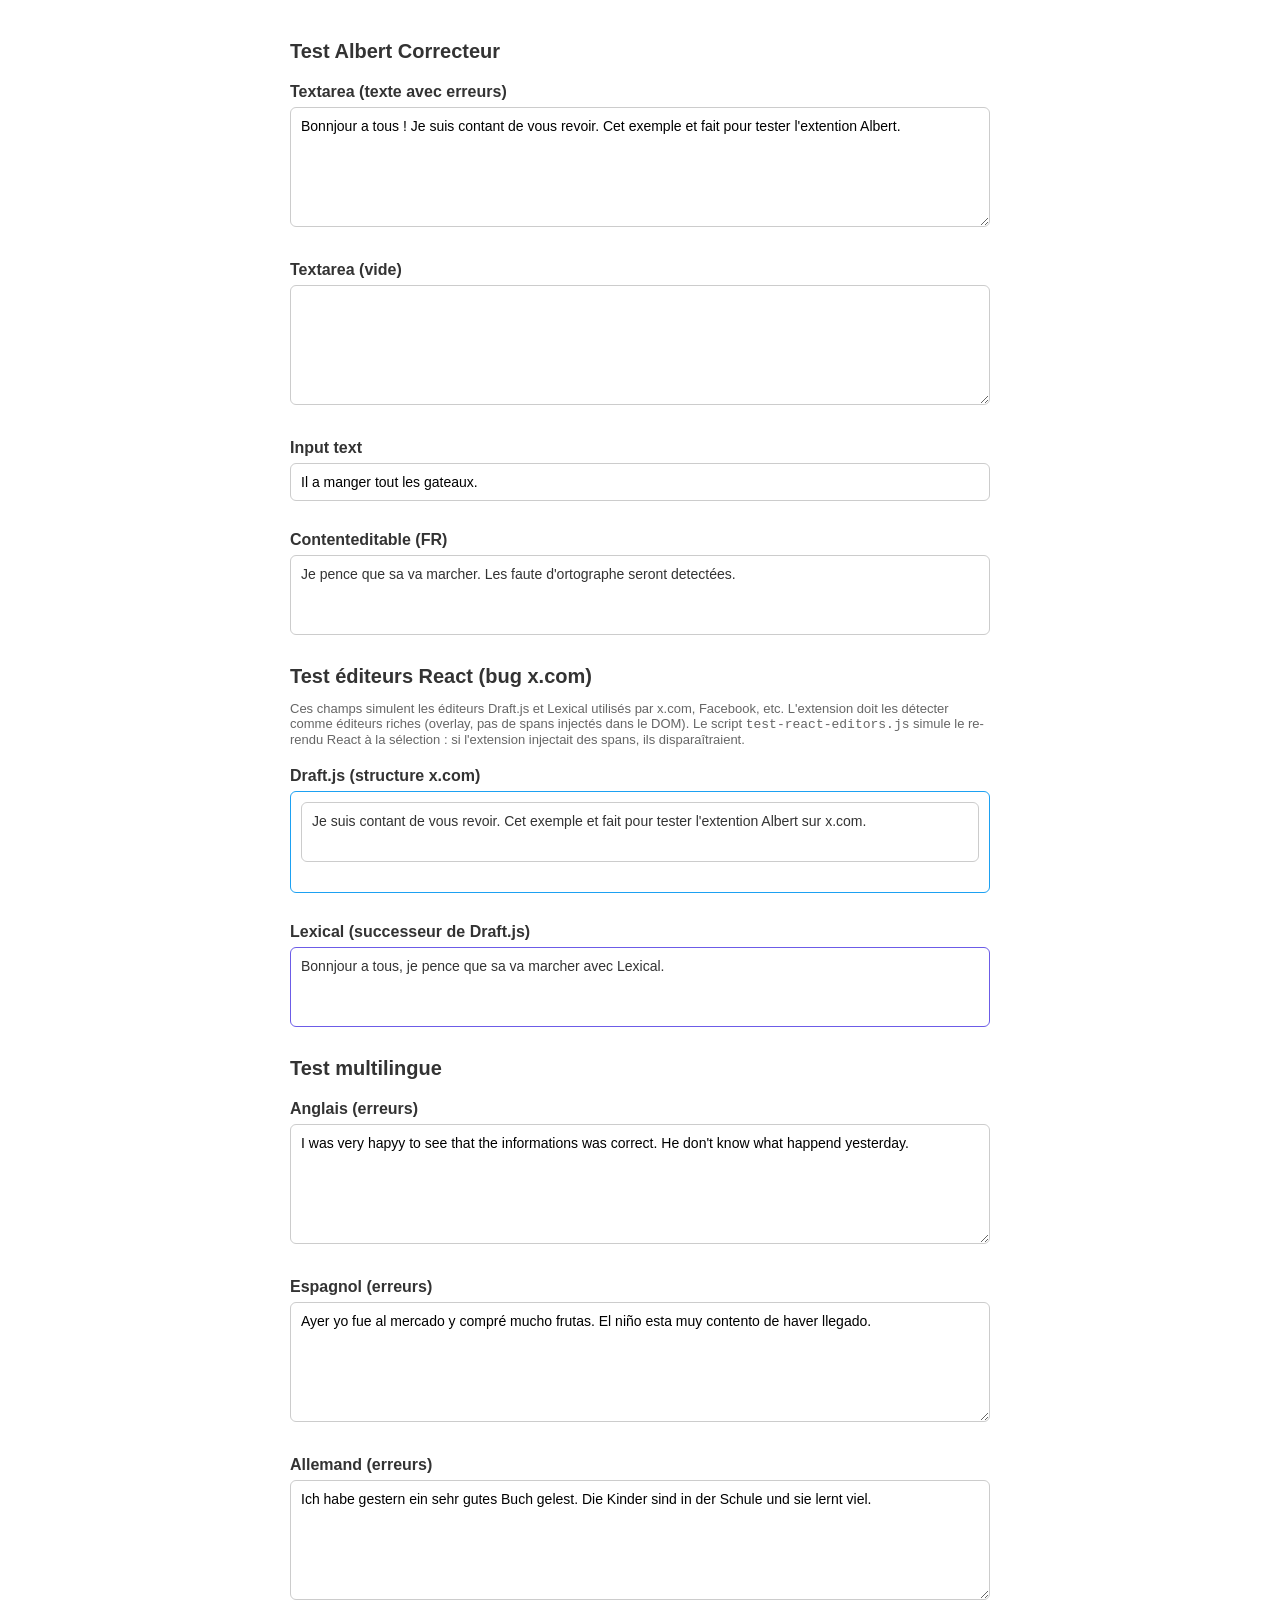
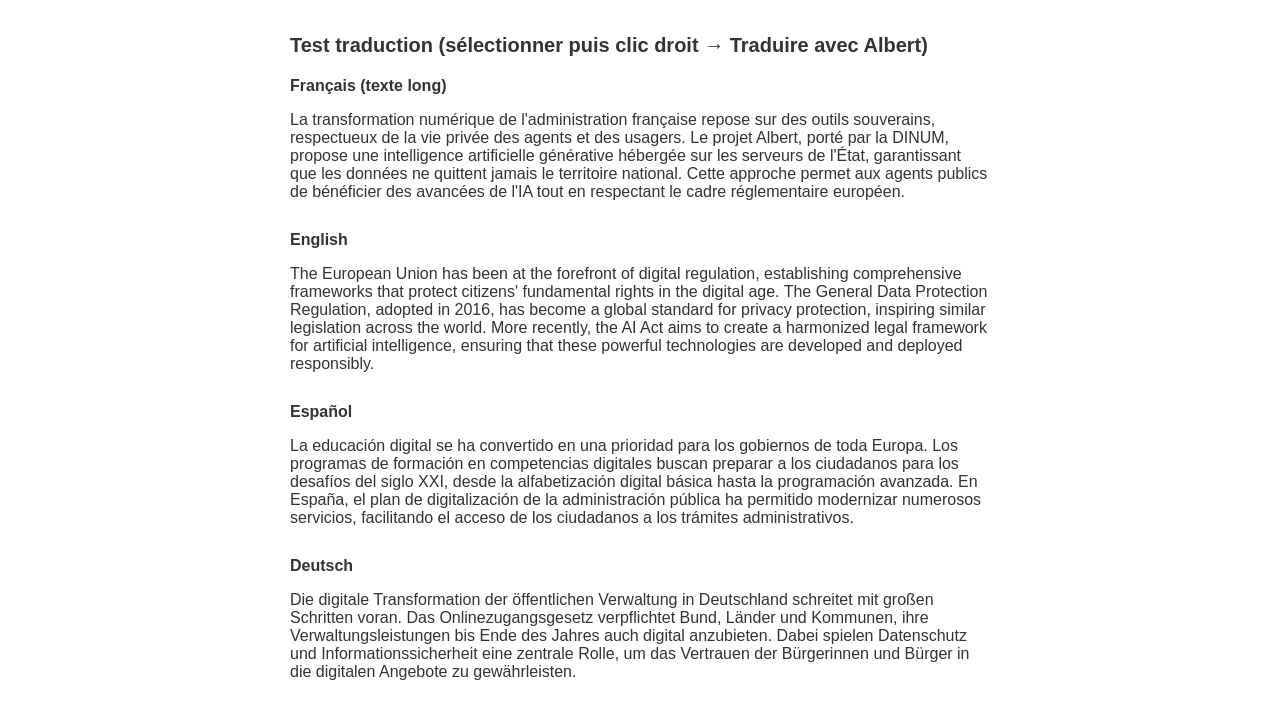
==== exemple/test.html @ 43057f58 "Version 0.2.1 : compatibilité éditeurs React (x.com, Draft.js, Lexical) - Détection Draft.js et Lexi" ====
<!DOCTYPE html>
<html lang="fr">
<head>
  <meta charset="utf-8">
  <title>Test Albert Correcteur</title>
  <style>
    body {
      font-family: -apple-system, BlinkMacSystemFont, "Segoe UI", Roboto, sans-serif;
      max-width: 700px;
      margin: 40px auto;
      padding: 0 20px;
      color: #333;
    }
    h1 { font-size: 20px; }
    label { display: block; margin: 20px 0 6px; font-weight: 600; }
    textarea, input[type="text"], [contenteditable] {
      width: 100%;
      padding: 10px;
      font-size: 14px;
      font-family: inherit;
      border: 1px solid #ccc;
      border-radius: 6px;
      box-sizing: border-box;
    }
    textarea { height: 120px; resize: vertical; }
    [contenteditable] {
      min-height: 80px;
      background: #fff;
    }
    .section { margin-bottom: 30px; }
    .DraftEditor-root, .lexical-editor {
      border: 1px solid #ccc;
      border-radius: 6px;
      padding: 10px;
      min-height: 80px;
      font-size: 14px;
      background: #fff;
    }
    .DraftEditor-root { border-color: #1da1f2; }
    .lexical-editor { border-color: #6c5ce7; }
    .draft-editor { outline: none; min-height: 60px; }
    .react-rerender-flash { animation: flash 0.3s; }
    @keyframes flash { 0% { background: #fff3cd; } 100% { background: transparent; } }
  </style>
</head>
<body>
  <h1>Test Albert Correcteur</h1>

  <div class="section">
    <label for="ta1">Textarea (texte avec erreurs)</label>
    <textarea id="ta1">Bonnjour a tous ! Je suis contant de vous revoir. Cet exemple et fait pour tester l'extention Albert.</textarea>
  </div>

  <div class="section">
    <label for="ta2">Textarea (vide)</label>
    <textarea id="ta2"></textarea>
  </div>

  <div class="section">
    <label for="input1">Input text</label>
    <input type="text" id="input1" value="Il a manger tout les gateaux.">
  </div>

  <div class="section">
    <label>Contenteditable (FR)</label>
    <div contenteditable="true">Je pence que sa va marcher. Les faute d'ortographe seront detectées.</div>
  </div>

  <h1>Test éditeurs React (bug x.com)</h1>
  <p style="font-size:13px;color:#666;">Ces champs simulent les éditeurs Draft.js et Lexical utilisés par x.com, Facebook, etc.
    L'extension doit les détecter comme éditeurs riches (overlay, pas de spans injectés dans le DOM).
    Le script <code>test-react-editors.js</code> simule le re-rendu React à la sélection :
    si l'extension injectait des spans, ils disparaîtraient.</p>

  <div class="section">
    <label>Draft.js (structure x.com)</label>
    <div class="DraftEditor-root">
      <div class="DraftEditor-editorContainer">
        <div contenteditable="true" data-contents="true" role="textbox" class="draft-editor">Je suis contant de vous revoir. Cet exemple et fait pour tester l'extention Albert sur x.com.</div>
      </div>
    </div>
  </div>

  <div class="section">
    <label>Lexical (successeur de Draft.js)</label>
    <div data-lexical-editor="true" contenteditable="true" role="textbox" class="lexical-editor">Bonnjour a tous, je pence que sa va marcher avec Lexical.</div>
  </div>

  <script src="test-react-editors.js"></script>

  <h1>Test multilingue</h1>

  <div class="section">
    <label for="ta-en">Anglais (erreurs)</label>
    <textarea id="ta-en">I was very hapyy to see that the informations was correct. He don't know what happend yesterday.</textarea>
  </div>

  <div class="section">
    <label for="ta-es">Espagnol (erreurs)</label>
    <textarea id="ta-es">Ayer yo fue al mercado y compré mucho frutas. El niño esta muy contento de haver llegado.</textarea>
  </div>

  <div class="section">
    <label for="ta-de">Allemand (erreurs)</label>
    <textarea id="ta-de">Ich habe gestern ein sehr gutes Buch gelest. Die Kinder sind in der Schule und sie lernt viel.</textarea>
  </div>

  <h1>Test traduction (sélectionner puis clic droit → Traduire avec Albert)</h1>

  <div class="section">
    <label>Français (texte long)</label>
    <p>La transformation numérique de l'administration française repose sur des outils souverains, respectueux de la vie privée des agents et des usagers. Le projet Albert, porté par la DINUM, propose une intelligence artificielle générative hébergée sur les serveurs de l'État, garantissant que les données ne quittent jamais le territoire national. Cette approche permet aux agents publics de bénéficier des avancées de l'IA tout en respectant le cadre réglementaire européen.</p>
  </div>

  <div class="section">
    <label>English</label>
    <p>The European Union has been at the forefront of digital regulation, establishing comprehensive frameworks that protect citizens' fundamental rights in the digital age. The General Data Protection Regulation, adopted in 2016, has become a global standard for privacy protection, inspiring similar legislation across the world. More recently, the AI Act aims to create a harmonized legal framework for artificial intelligence, ensuring that these powerful technologies are developed and deployed responsibly.</p>
  </div>

  <div class="section">
    <label>Español</label>
    <p>La educación digital se ha convertido en una prioridad para los gobiernos de toda Europa. Los programas de formación en competencias digitales buscan preparar a los ciudadanos para los desafíos del siglo XXI, desde la alfabetización digital básica hasta la programación avanzada. En España, el plan de digitalización de la administración pública ha permitido modernizar numerosos servicios, facilitando el acceso de los ciudadanos a los trámites administrativos.</p>
  </div>

  <div class="section">
    <label>Deutsch</label>
    <p>Die digitale Transformation der öffentlichen Verwaltung in Deutschland schreitet mit großen Schritten voran. Das Onlinezugangsgesetz verpflichtet Bund, Länder und Kommunen, ihre Verwaltungsleistungen bis Ende des Jahres auch digital anzubieten. Dabei spielen Datenschutz und Informationssicherheit eine zentrale Rolle, um das Vertrauen der Bürgerinnen und Bürger in die digitalen Angebote zu gewährleisten.</p>
  </div>
</body>
</html>
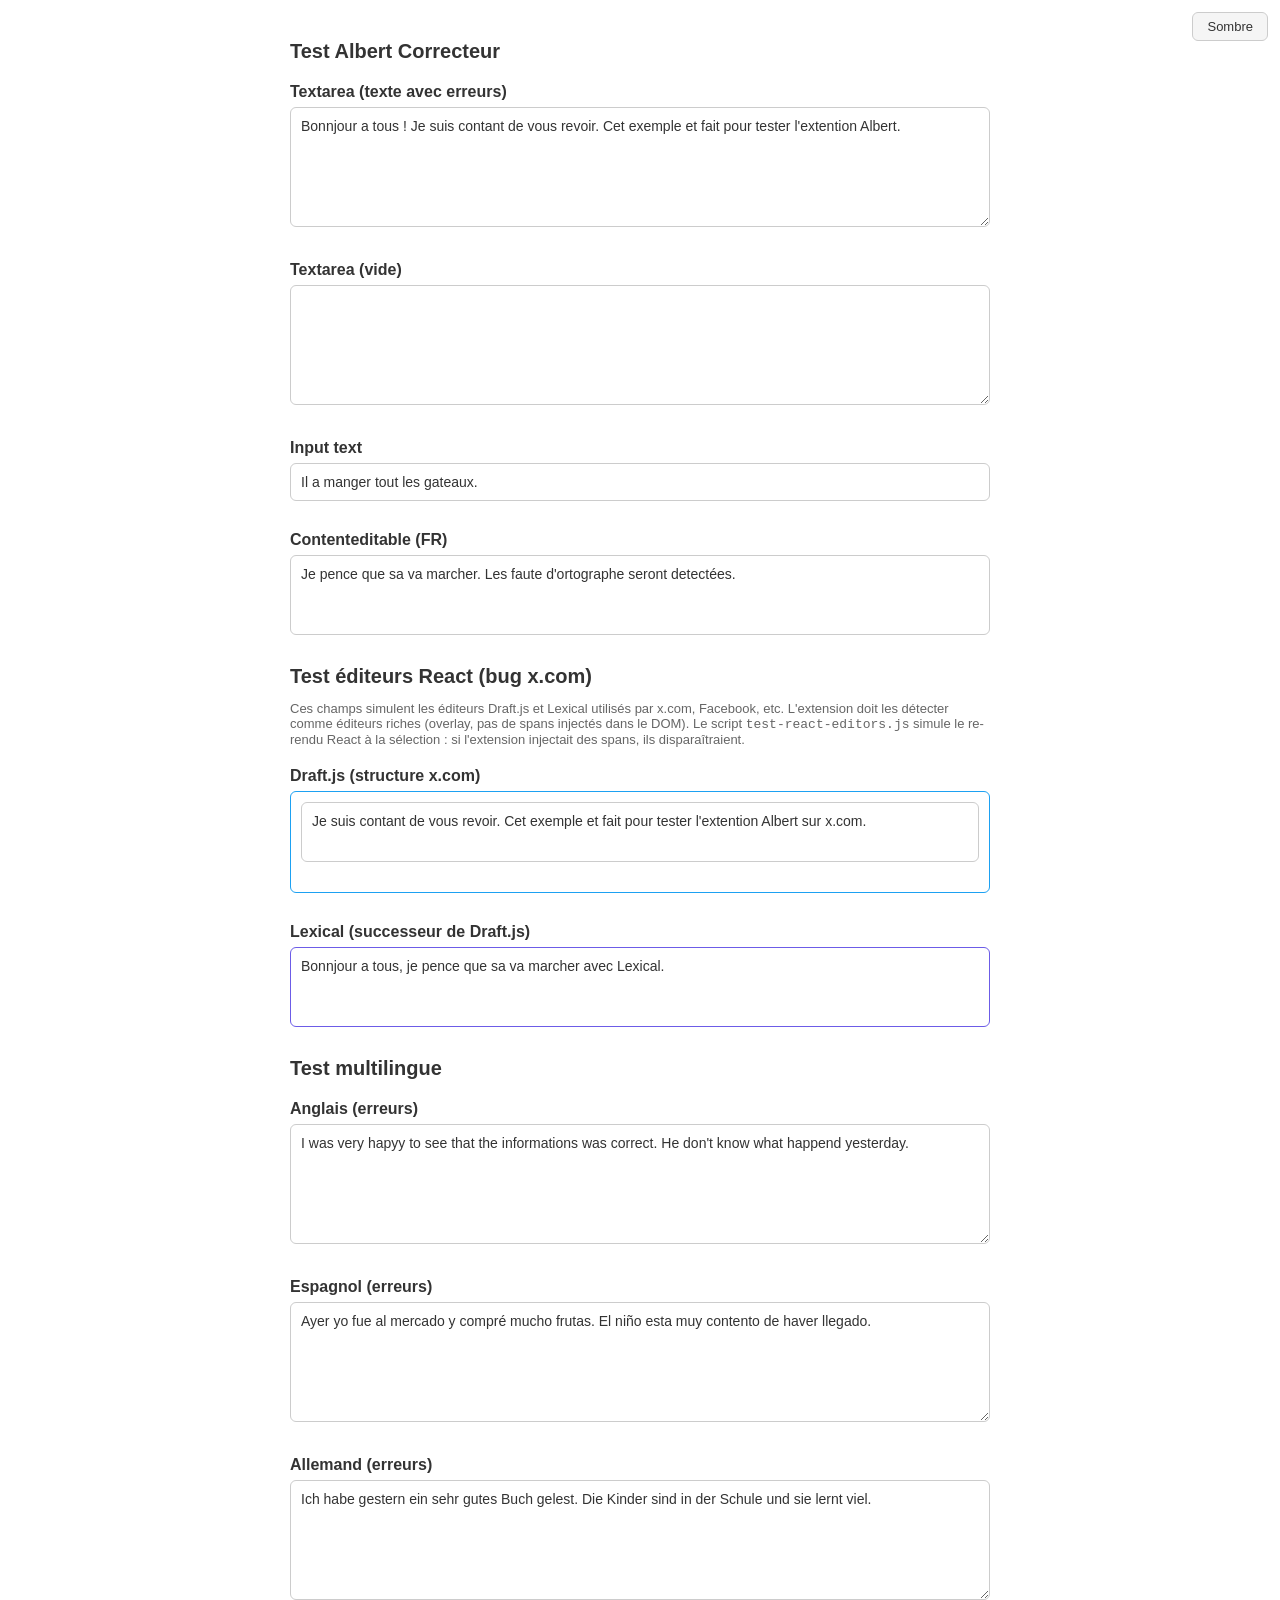
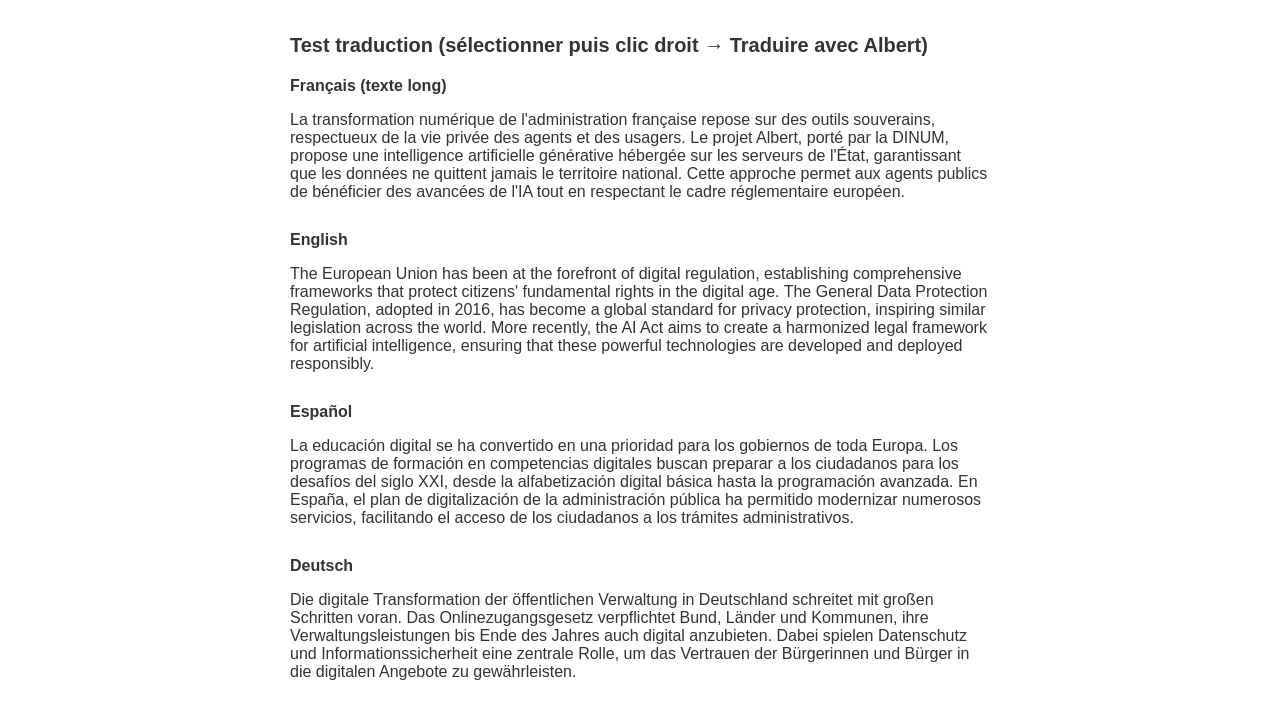
==== commit d863ad72: "Badge plus transparent hors chargement et thème sombre dans test.html - Badge à opacity 0.35 dans to" ====
--- a/exemple/test.html
+++ b/exemple/test.html
@@ -10,6 +10,12 @@
       margin: 40px auto;
       padding: 0 20px;
       color: #333;
+      background: #fff;
+      transition: background 0.2s, color 0.2s;
+    }
+    body.dark {
+      background: #1e1e1e;
+      color: #ddd;
     }
     h1 { font-size: 20px; }
     label { display: block; margin: 20px 0 6px; font-weight: 600; }
@@ -21,11 +27,17 @@
       border: 1px solid #ccc;
       border-radius: 6px;
       box-sizing: border-box;
+      background: #fff;
+      color: #333;
+    }
+    body.dark textarea, body.dark input[type="text"], body.dark [contenteditable] {
+      background: #2d2d2d;
+      color: #ddd;
+      border-color: #555;
     }
     textarea { height: 120px; resize: vertical; }
     [contenteditable] {
       min-height: 80px;
-      background: #fff;
     }
     .section { margin-bottom: 30px; }
     .DraftEditor-root, .lexical-editor {
@@ -36,14 +48,39 @@
       font-size: 14px;
       background: #fff;
     }
+    body.dark .DraftEditor-root, body.dark .lexical-editor {
+      background: #2d2d2d;
+      border-color: #555;
+    }
     .DraftEditor-root { border-color: #1da1f2; }
     .lexical-editor { border-color: #6c5ce7; }
+    body.dark .DraftEditor-root { border-color: #1da1f2; }
+    body.dark .lexical-editor { border-color: #6c5ce7; }
     .draft-editor { outline: none; min-height: 60px; }
     .react-rerender-flash { animation: flash 0.3s; }
     @keyframes flash { 0% { background: #fff3cd; } 100% { background: transparent; } }
+    #theme-toggle {
+      position: fixed;
+      top: 12px;
+      right: 12px;
+      padding: 6px 14px;
+      font-size: 13px;
+      border: 1px solid #ccc;
+      border-radius: 6px;
+      cursor: pointer;
+      background: #f5f5f5;
+      color: #333;
+      z-index: 9999;
+    }
+    body.dark #theme-toggle {
+      background: #444;
+      color: #ddd;
+      border-color: #666;
+    }
   </style>
 </head>
 <body>
+  <button id="theme-toggle" onclick="document.body.classList.toggle('dark'); this.textContent = document.body.classList.contains('dark') ? 'Clair' : 'Sombre';">Sombre</button>
   <h1>Test Albert Correcteur</h1>
 
   <div class="section">
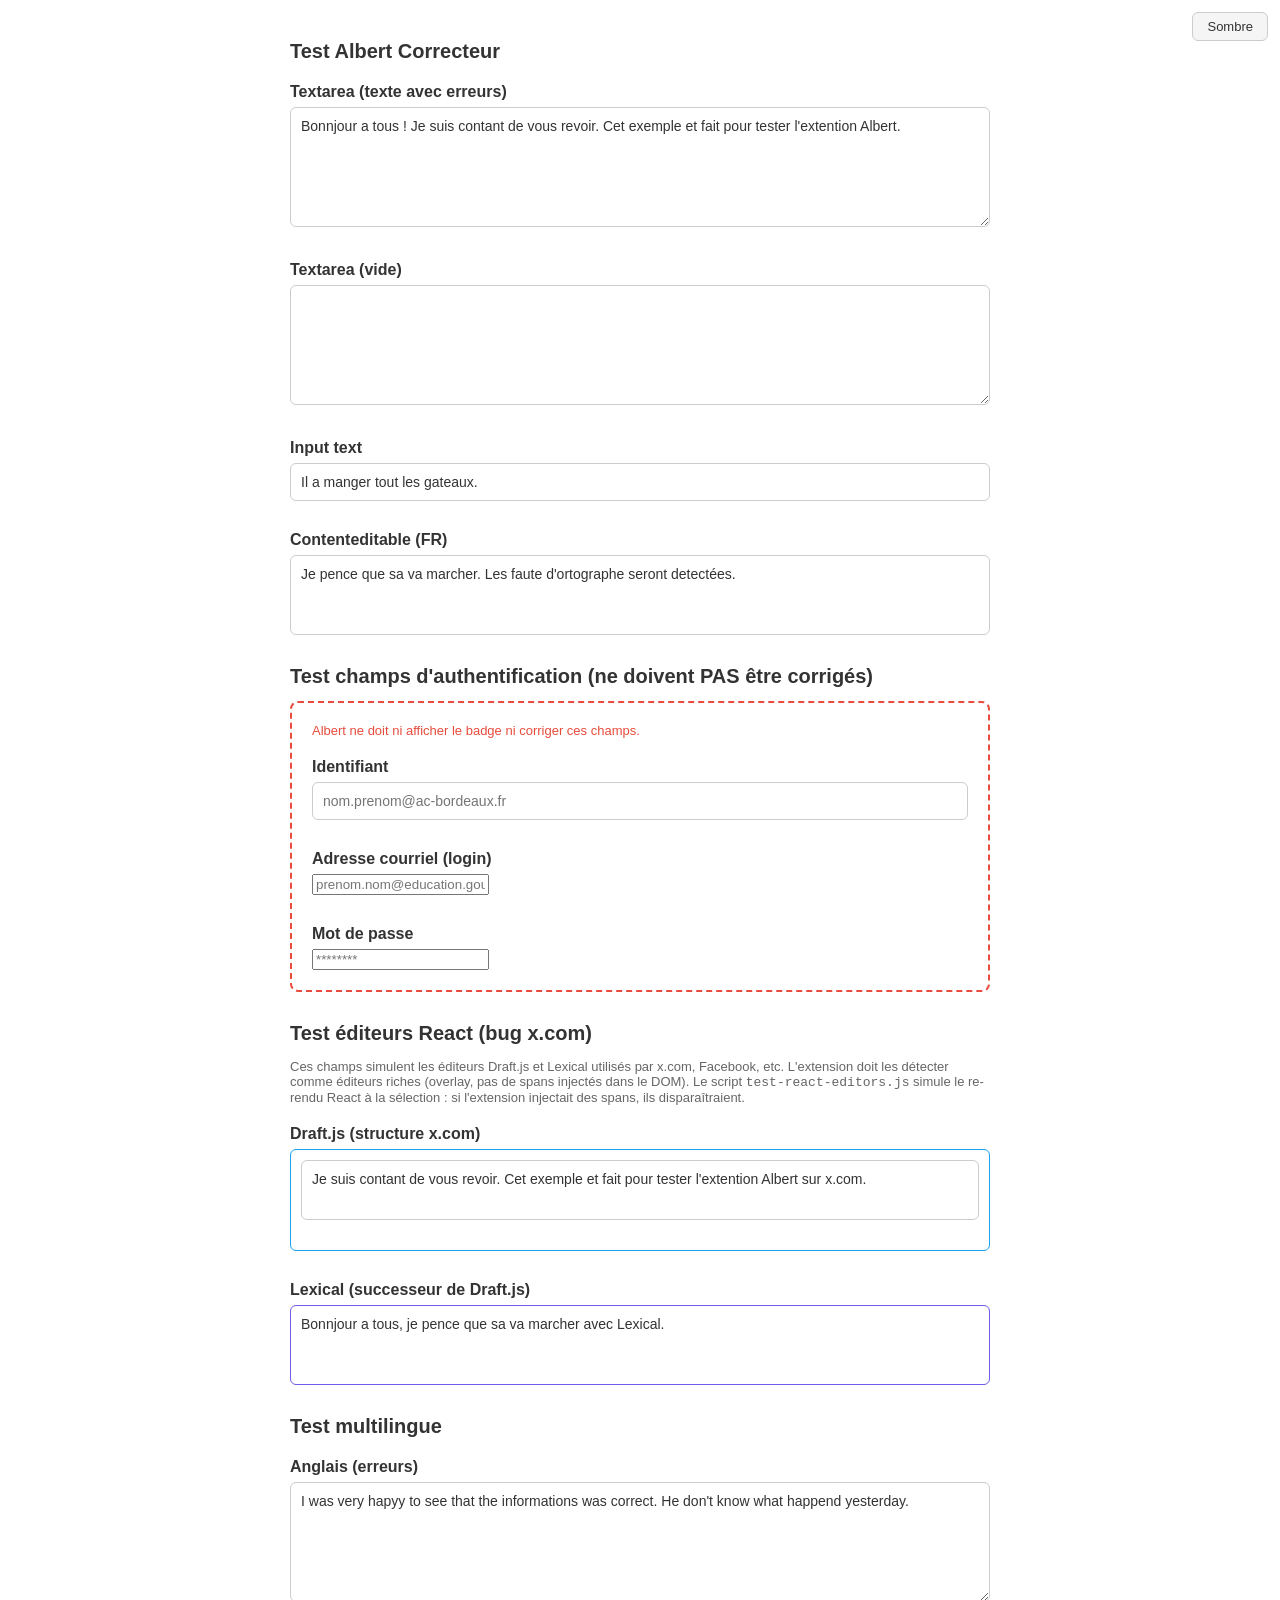
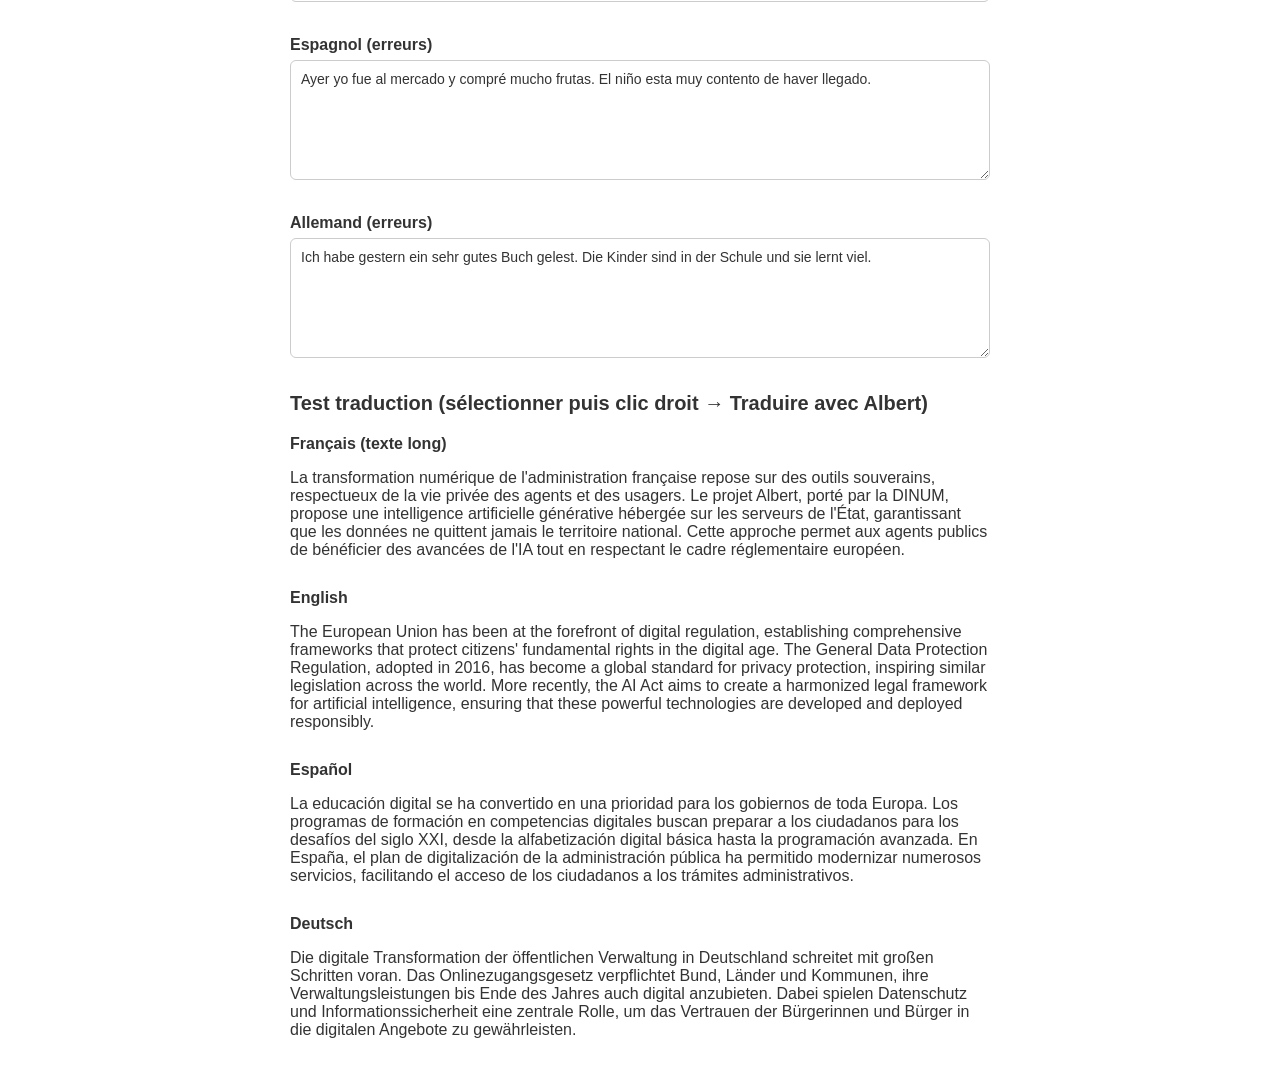
==== commit cc2274c1: "test.html : ajout formulaire login/password pour tester l'exclusion des champs d'authentification" ====
--- a/exemple/test.html
+++ b/exemple/test.html
@@ -103,6 +103,22 @@
     <div contenteditable="true">Je pence que sa va marcher. Les faute d'ortographe seront detectées.</div>
   </div>
 
+  <h1>Test champs d'authentification (ne doivent PAS être corrigés)</h1>
+
+  <div class="section" style="border: 2px dashed #e74c3c; padding: 20px; border-radius: 8px;">
+    <p style="font-size: 13px; color: #e74c3c; margin-top: 0;">Albert ne doit ni afficher le badge ni corriger ces champs.</p>
+    <form autocomplete="on">
+      <label for="login-user">Identifiant</label>
+      <input type="text" id="login-user" name="username" autocomplete="username" placeholder="nom.prenom@ac-bordeaux.fr" style="margin-bottom: 10px;">
+
+      <label for="login-email">Adresse courriel (login)</label>
+      <input type="email" id="login-email" name="email" autocomplete="email" placeholder="prenom.nom@education.gouv.fr" style="margin-bottom: 10px;">
+
+      <label for="login-pass">Mot de passe</label>
+      <input type="password" id="login-pass" name="password" autocomplete="current-password" placeholder="********">
+    </form>
+  </div>
+
   <h1>Test éditeurs React (bug x.com)</h1>
   <p style="font-size:13px;color:#666;">Ces champs simulent les éditeurs Draft.js et Lexical utilisés par x.com, Facebook, etc.
     L'extension doit les détecter comme éditeurs riches (overlay, pas de spans injectés dans le DOM).
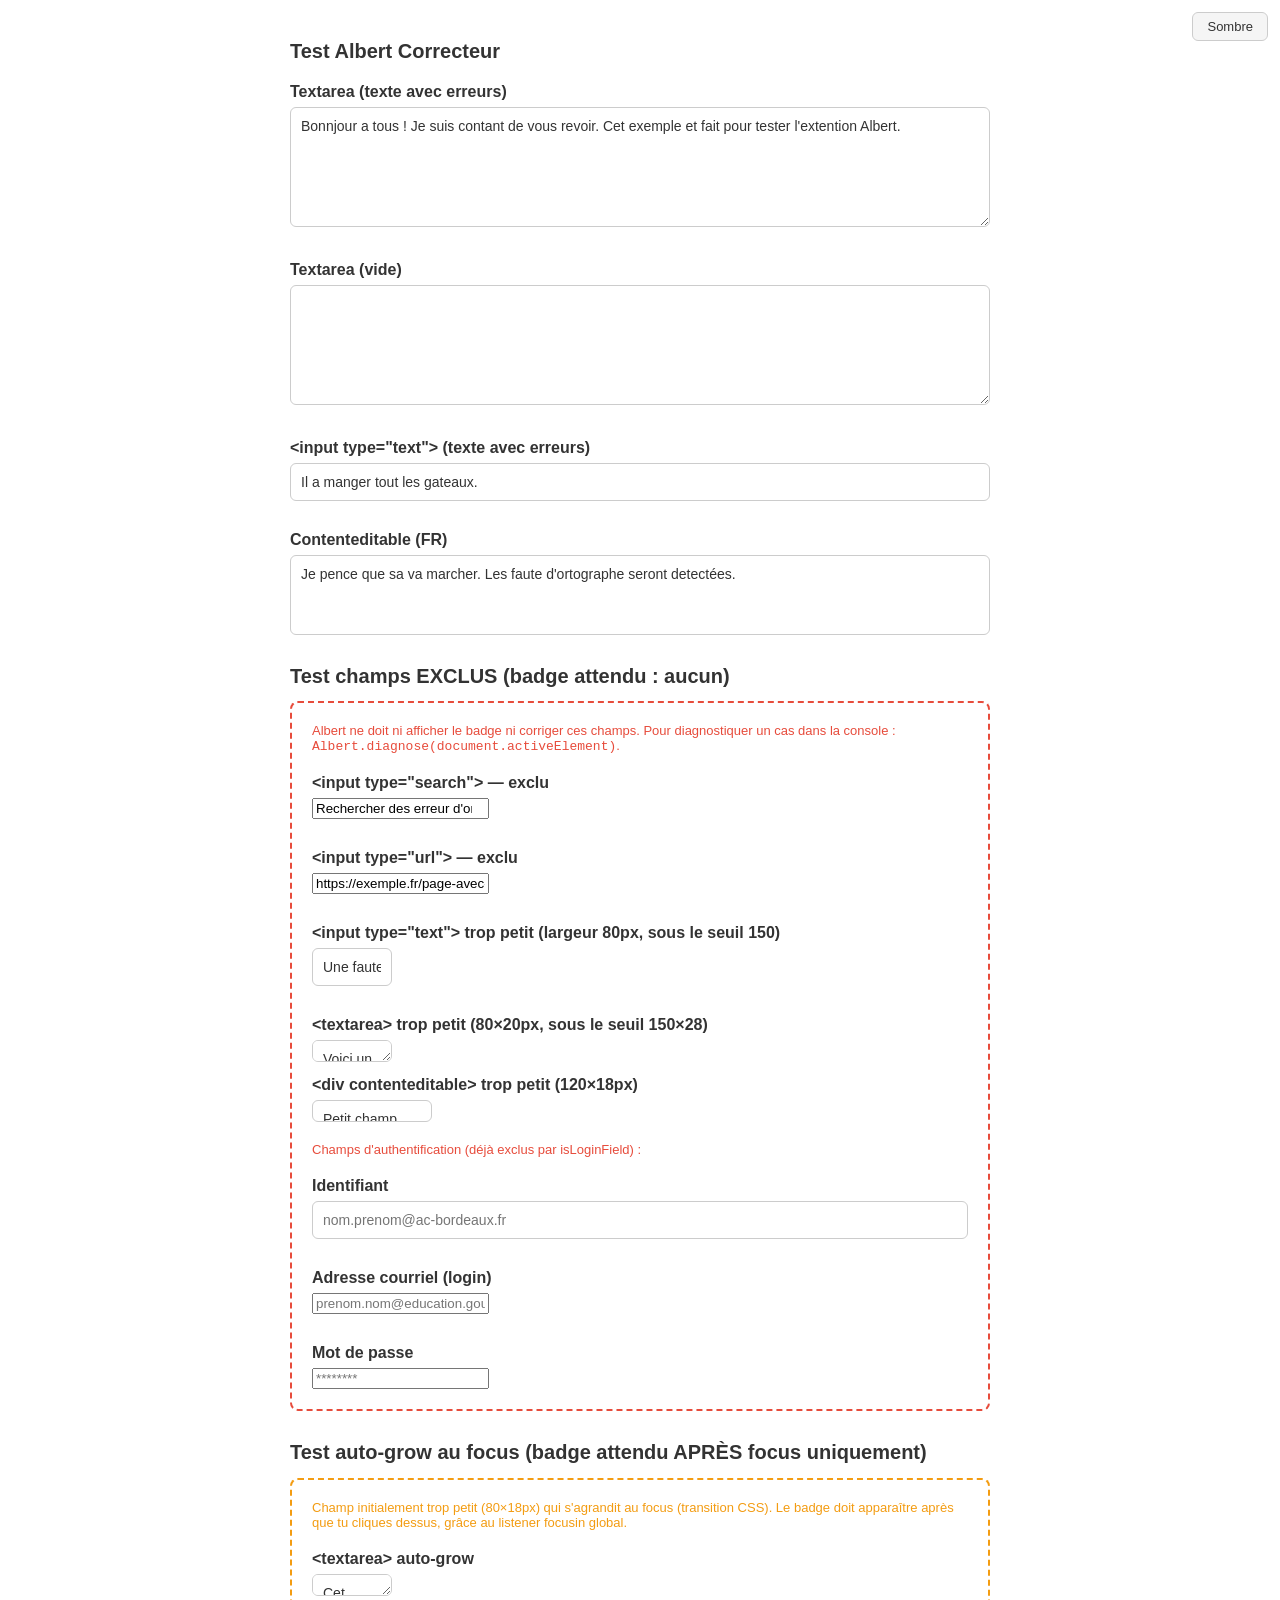
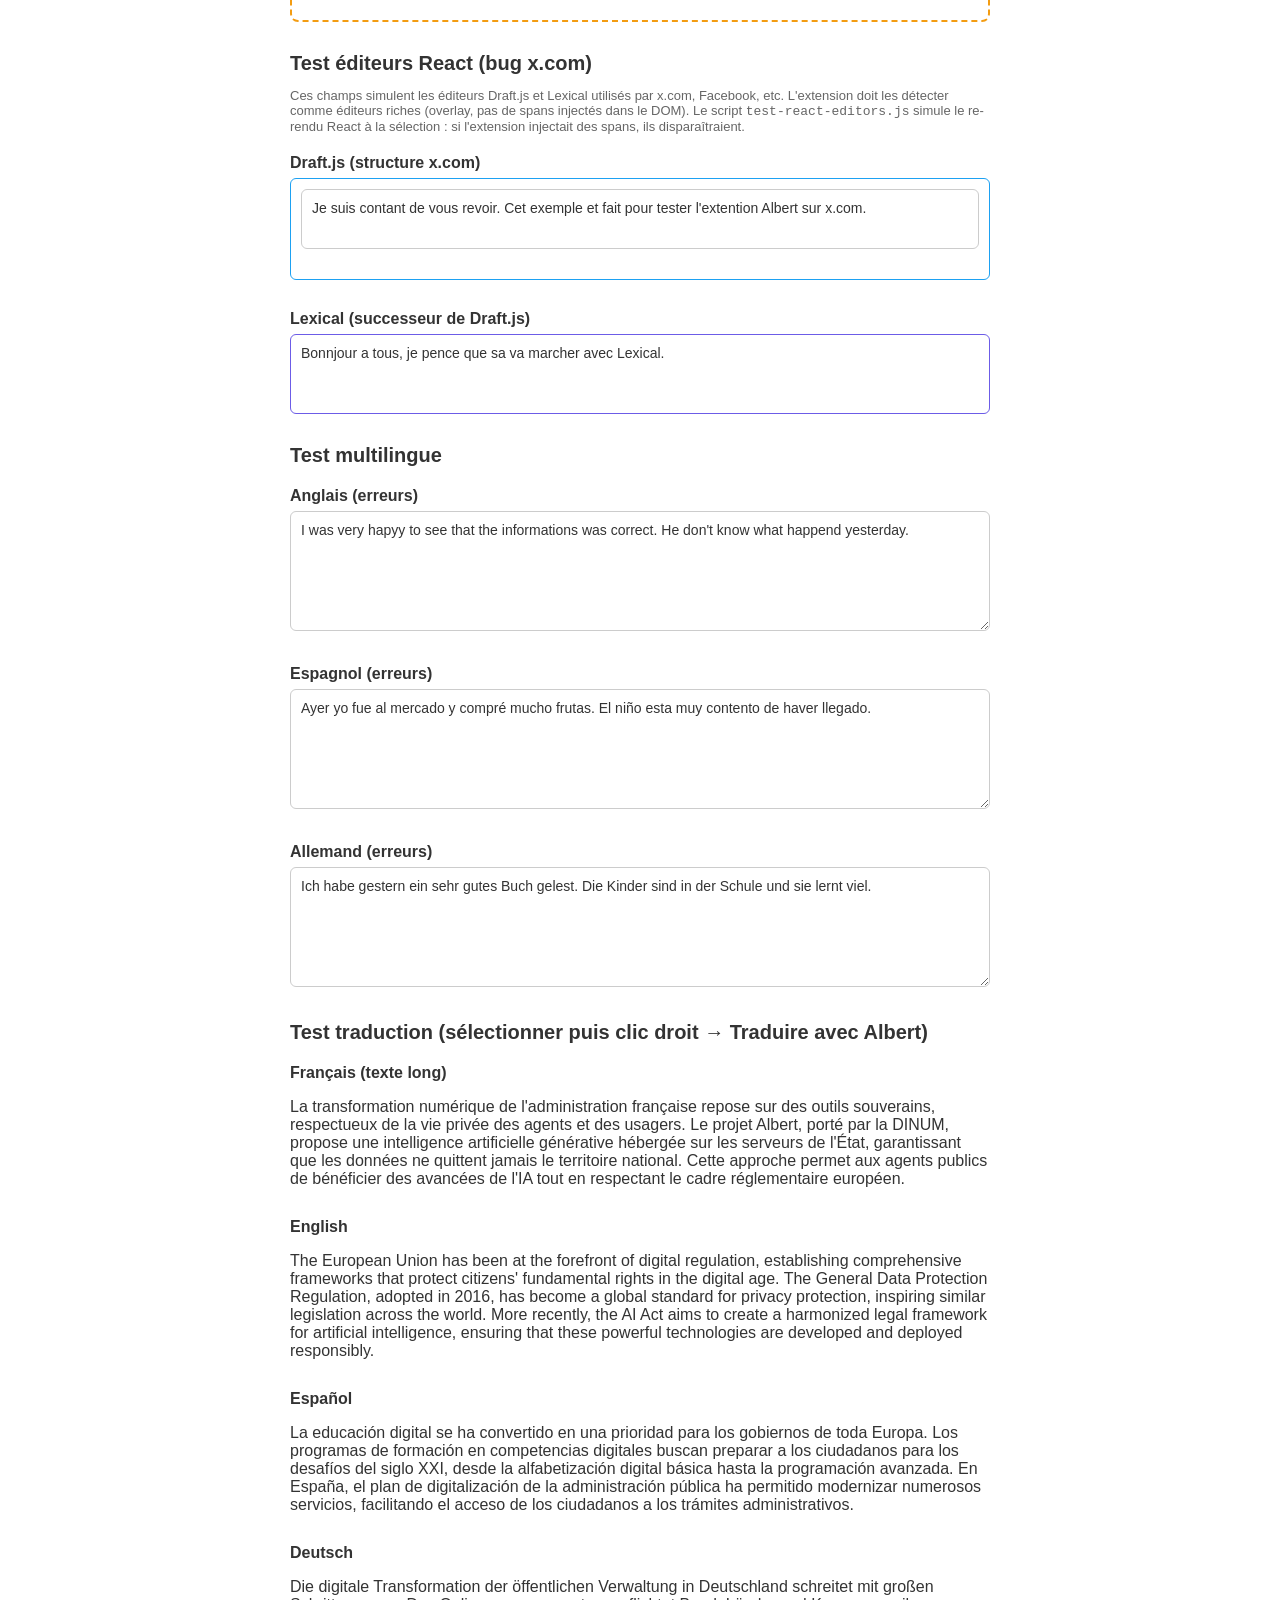
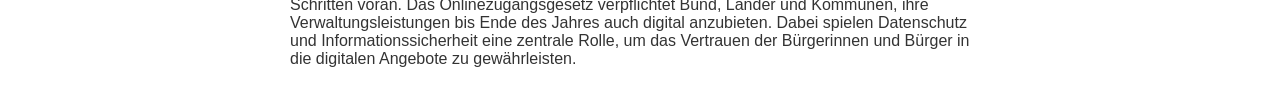
==== commit 5e70e68e: "feat(ui,detection): Améliorer le retour utilisateur et le filtrage des champs (v0.2.30) Thunderbird " ====
--- a/exemple/test.html
+++ b/exemple/test.html
@@ -40,6 +40,31 @@
       min-height: 80px;
     }
     .section { margin-bottom: 30px; }
+
+    /* Cas "trop petit" : sous les seuils 150x28 px */
+    .tiny-textarea {
+      width: 80px !important;
+      height: 20px !important;
+      min-height: 0;
+    }
+    .tiny-editable {
+      width: 120px;
+      min-height: 0 !important;
+      height: 18px;
+      overflow: hidden;
+    }
+
+    /* Cas "auto-grow au focus" : champ initialement petit qui s'agrandit au focus */
+    .auto-grow {
+      width: 80px;
+      height: 18px;
+      min-height: 0;
+      transition: width 0.2s, height 0.2s;
+    }
+    .auto-grow:focus {
+      width: 100%;
+      height: 100px;
+    }
     .DraftEditor-root, .lexical-editor {
       border: 1px solid #ccc;
       border-radius: 6px;
@@ -94,7 +119,7 @@
   </div>
 
   <div class="section">
-    <label for="input1">Input text</label>
+    <label for="input1">&lt;input type="text"&gt; (texte avec erreurs)</label>
     <input type="text" id="input1" value="Il a manger tout les gateaux.">
   </div>
 
@@ -103,10 +128,30 @@
     <div contenteditable="true">Je pence que sa va marcher. Les faute d'ortographe seront detectées.</div>
   </div>
 
-  <h1>Test champs d'authentification (ne doivent PAS être corrigés)</h1>
+  <h1>Test champs EXCLUS (badge attendu : aucun)</h1>
 
   <div class="section" style="border: 2px dashed #e74c3c; padding: 20px; border-radius: 8px;">
-    <p style="font-size: 13px; color: #e74c3c; margin-top: 0;">Albert ne doit ni afficher le badge ni corriger ces champs.</p>
+    <p style="font-size: 13px; color: #e74c3c; margin-top: 0;">
+      Albert ne doit ni afficher le badge ni corriger ces champs.
+      Pour diagnostiquer un cas dans la console : <code>Albert.diagnose(document.activeElement)</code>.
+    </p>
+
+    <label for="input-search">&lt;input type="search"&gt; — exclu</label>
+    <input type="search" id="input-search" value="Rechercher des erreur d'ortographe" style="margin-bottom: 10px;">
+
+    <label for="input-url">&lt;input type="url"&gt; — exclu</label>
+    <input type="url" id="input-url" value="https://exemple.fr/page-avec-des-faute" style="margin-bottom: 10px;">
+
+    <label for="tiny-input">&lt;input type="text"&gt; trop petit (largeur 80px, sous le seuil 150)</label>
+    <input type="text" id="tiny-input" value="Une faute d'ortografe" style="width: 80px; margin-bottom: 10px;">
+
+    <label for="tiny-ta">&lt;textarea&gt; trop petit (80×20px, sous le seuil 150×28)</label>
+    <textarea id="tiny-ta" class="tiny-textarea">Voici un texte avec une faute d'ortografe.</textarea>
+
+    <label for="tiny-ce" style="margin-top: 10px;">&lt;div contenteditable&gt; trop petit (120×18px)</label>
+    <div id="tiny-ce" class="tiny-editable" contenteditable="true">Petit champ avec faute d'ortografe.</div>
+
+    <p style="font-size: 13px; color: #e74c3c; margin: 20px 0 0;">Champs d'authentification (déjà exclus par isLoginField) :</p>
     <form autocomplete="on">
       <label for="login-user">Identifiant</label>
       <input type="text" id="login-user" name="username" autocomplete="username" placeholder="nom.prenom@ac-bordeaux.fr" style="margin-bottom: 10px;">
@@ -117,6 +162,17 @@
       <label for="login-pass">Mot de passe</label>
       <input type="password" id="login-pass" name="password" autocomplete="current-password" placeholder="********">
     </form>
+  </div>
+
+  <h1>Test auto-grow au focus (badge attendu APRÈS focus uniquement)</h1>
+
+  <div class="section" style="border: 2px dashed #f39c12; padding: 20px; border-radius: 8px;">
+    <p style="font-size: 13px; color: #f39c12; margin-top: 0;">
+      Champ initialement trop petit (80×18px) qui s'agrandit au focus (transition CSS).
+      Le badge doit apparaître après que tu cliques dessus, grâce au listener focusin global.
+    </p>
+    <label for="grow-ta">&lt;textarea&gt; auto-grow</label>
+    <textarea id="grow-ta" class="auto-grow">Cet exemple et fait pour tester l'auto-grow.</textarea>
   </div>
 
   <h1>Test éditeurs React (bug x.com)</h1>
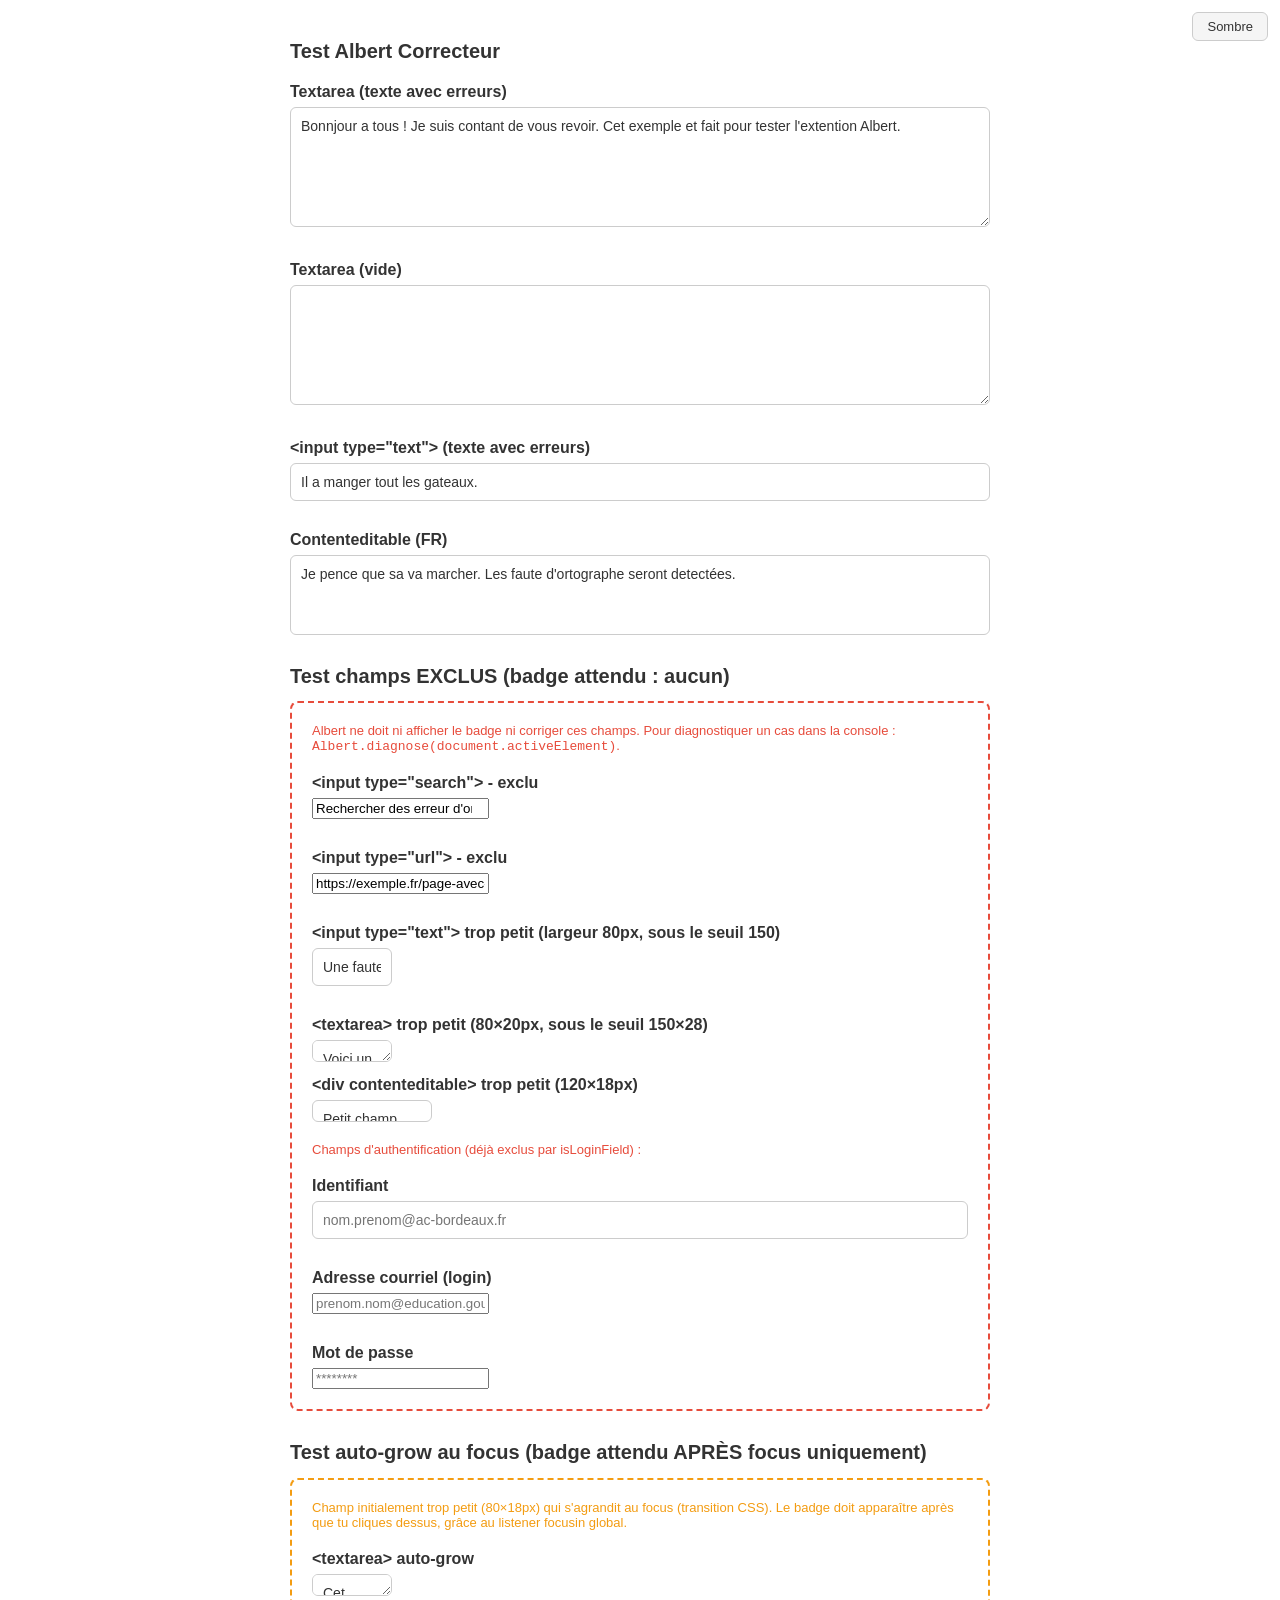
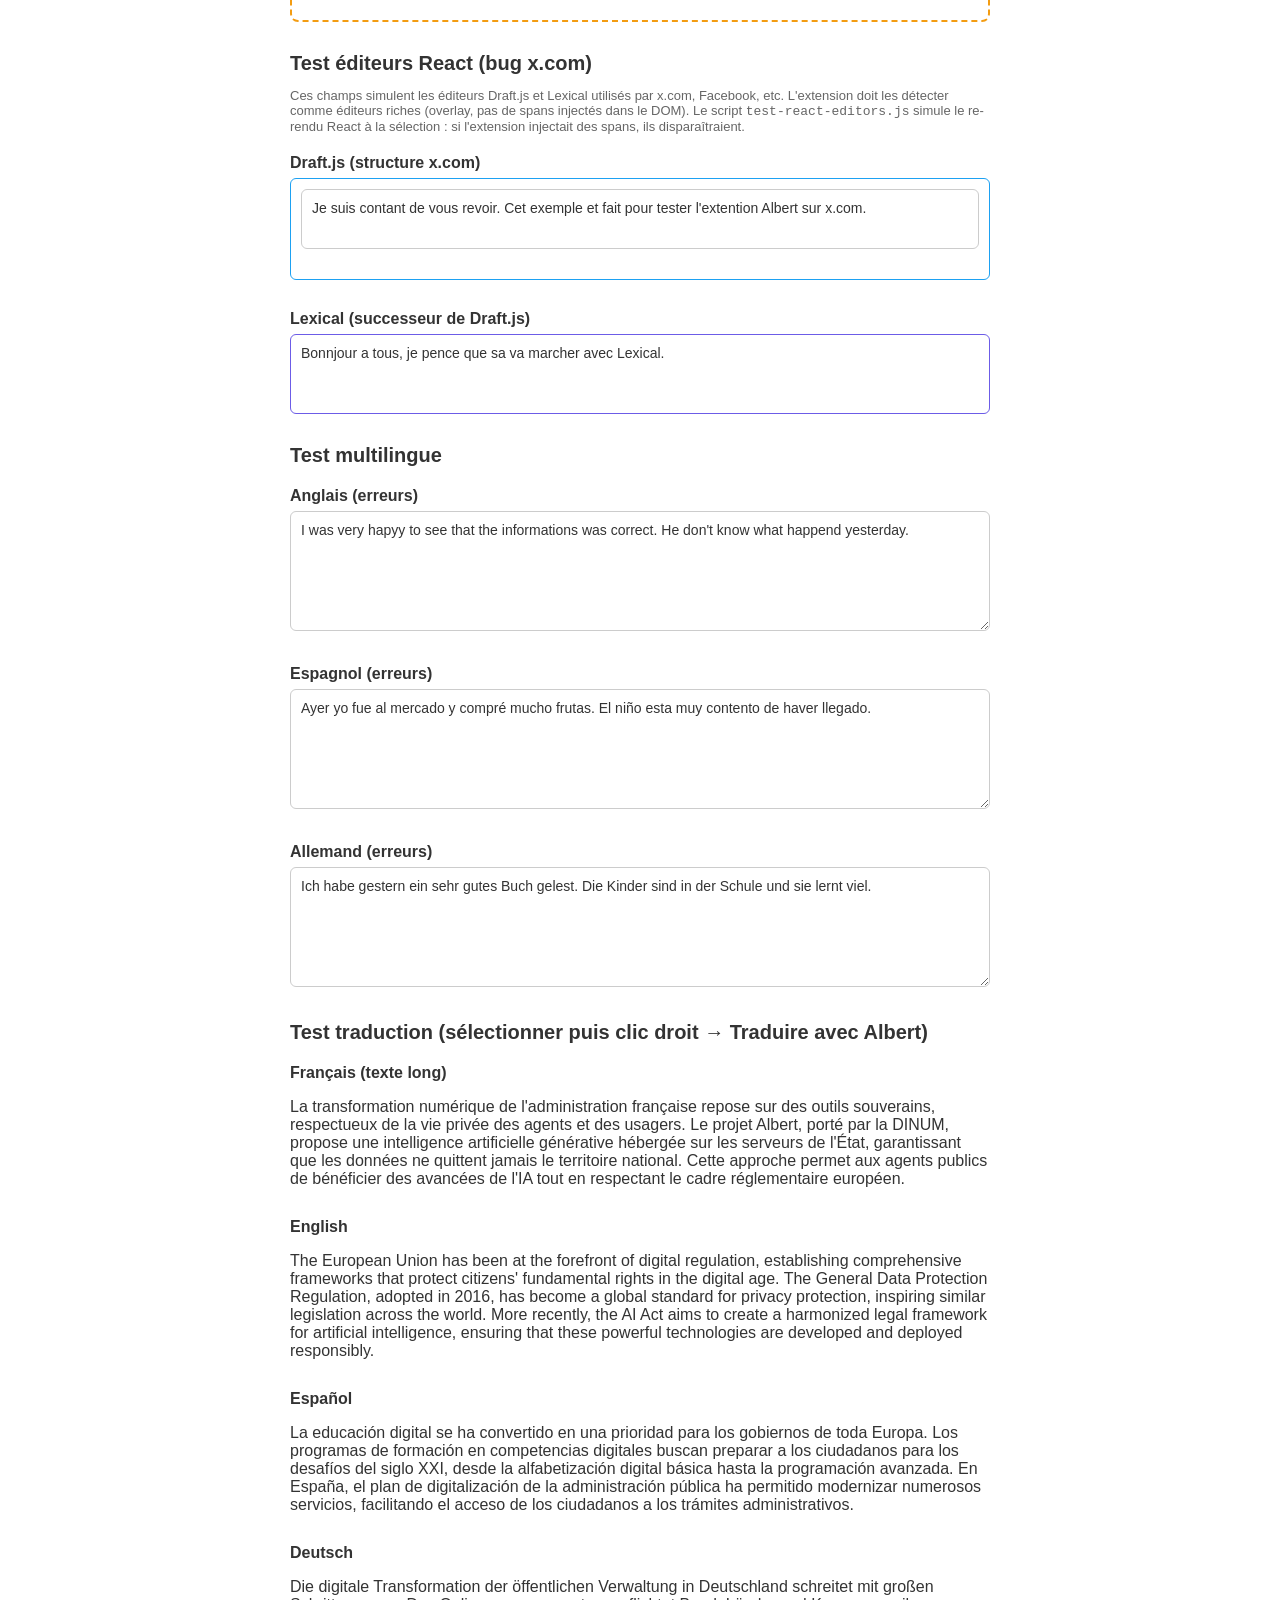
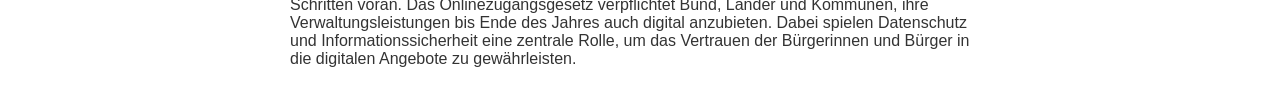
==== commit ed9acd3c: "feat(correction): améliorer la détection sur medium et small - Détection locale par regex pour les f" ====
--- a/exemple/test.html
+++ b/exemple/test.html
@@ -136,10 +136,10 @@
       Pour diagnostiquer un cas dans la console : <code>Albert.diagnose(document.activeElement)</code>.
     </p>
 
-    <label for="input-search">&lt;input type="search"&gt; — exclu</label>
+    <label for="input-search">&lt;input type="search"&gt; - exclu</label>
     <input type="search" id="input-search" value="Rechercher des erreur d'ortographe" style="margin-bottom: 10px;">
 
-    <label for="input-url">&lt;input type="url"&gt; — exclu</label>
+    <label for="input-url">&lt;input type="url"&gt; - exclu</label>
     <input type="url" id="input-url" value="https://exemple.fr/page-avec-des-faute" style="margin-bottom: 10px;">
 
     <label for="tiny-input">&lt;input type="text"&gt; trop petit (largeur 80px, sous le seuil 150)</label>
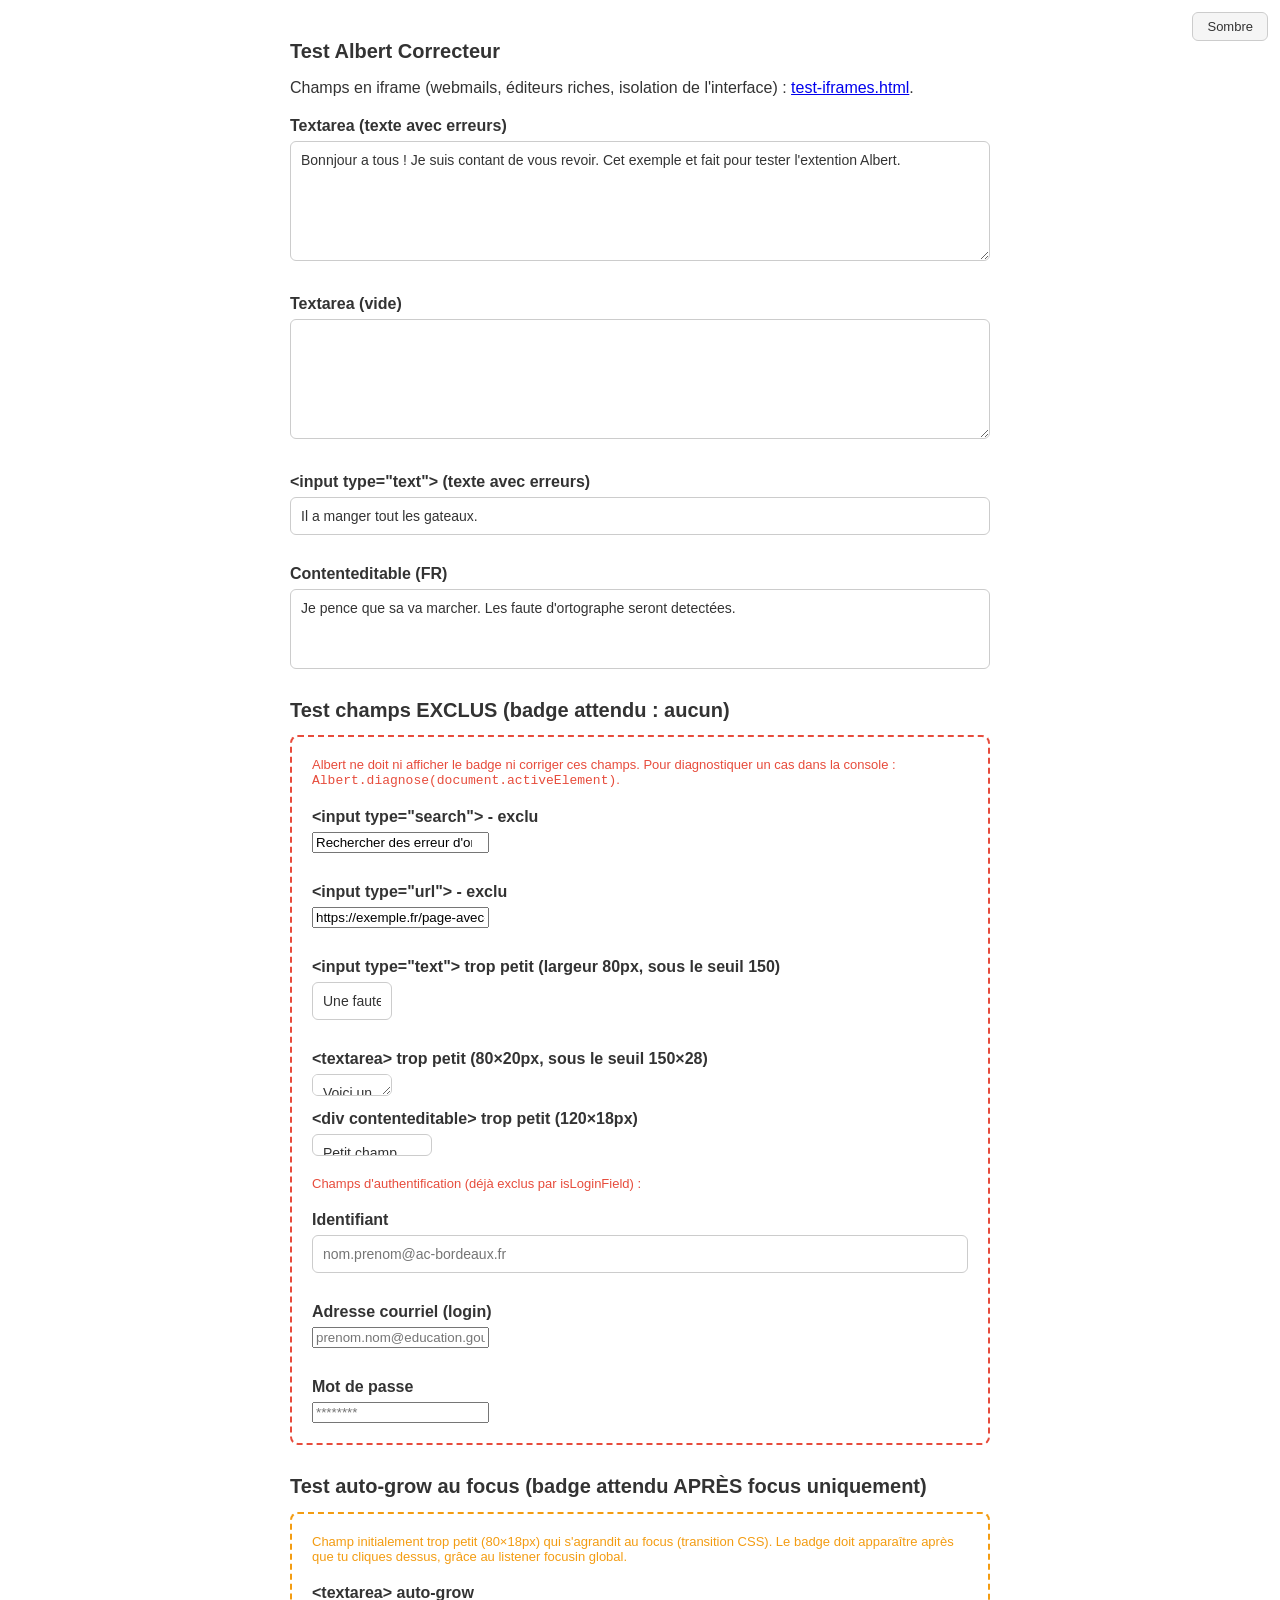
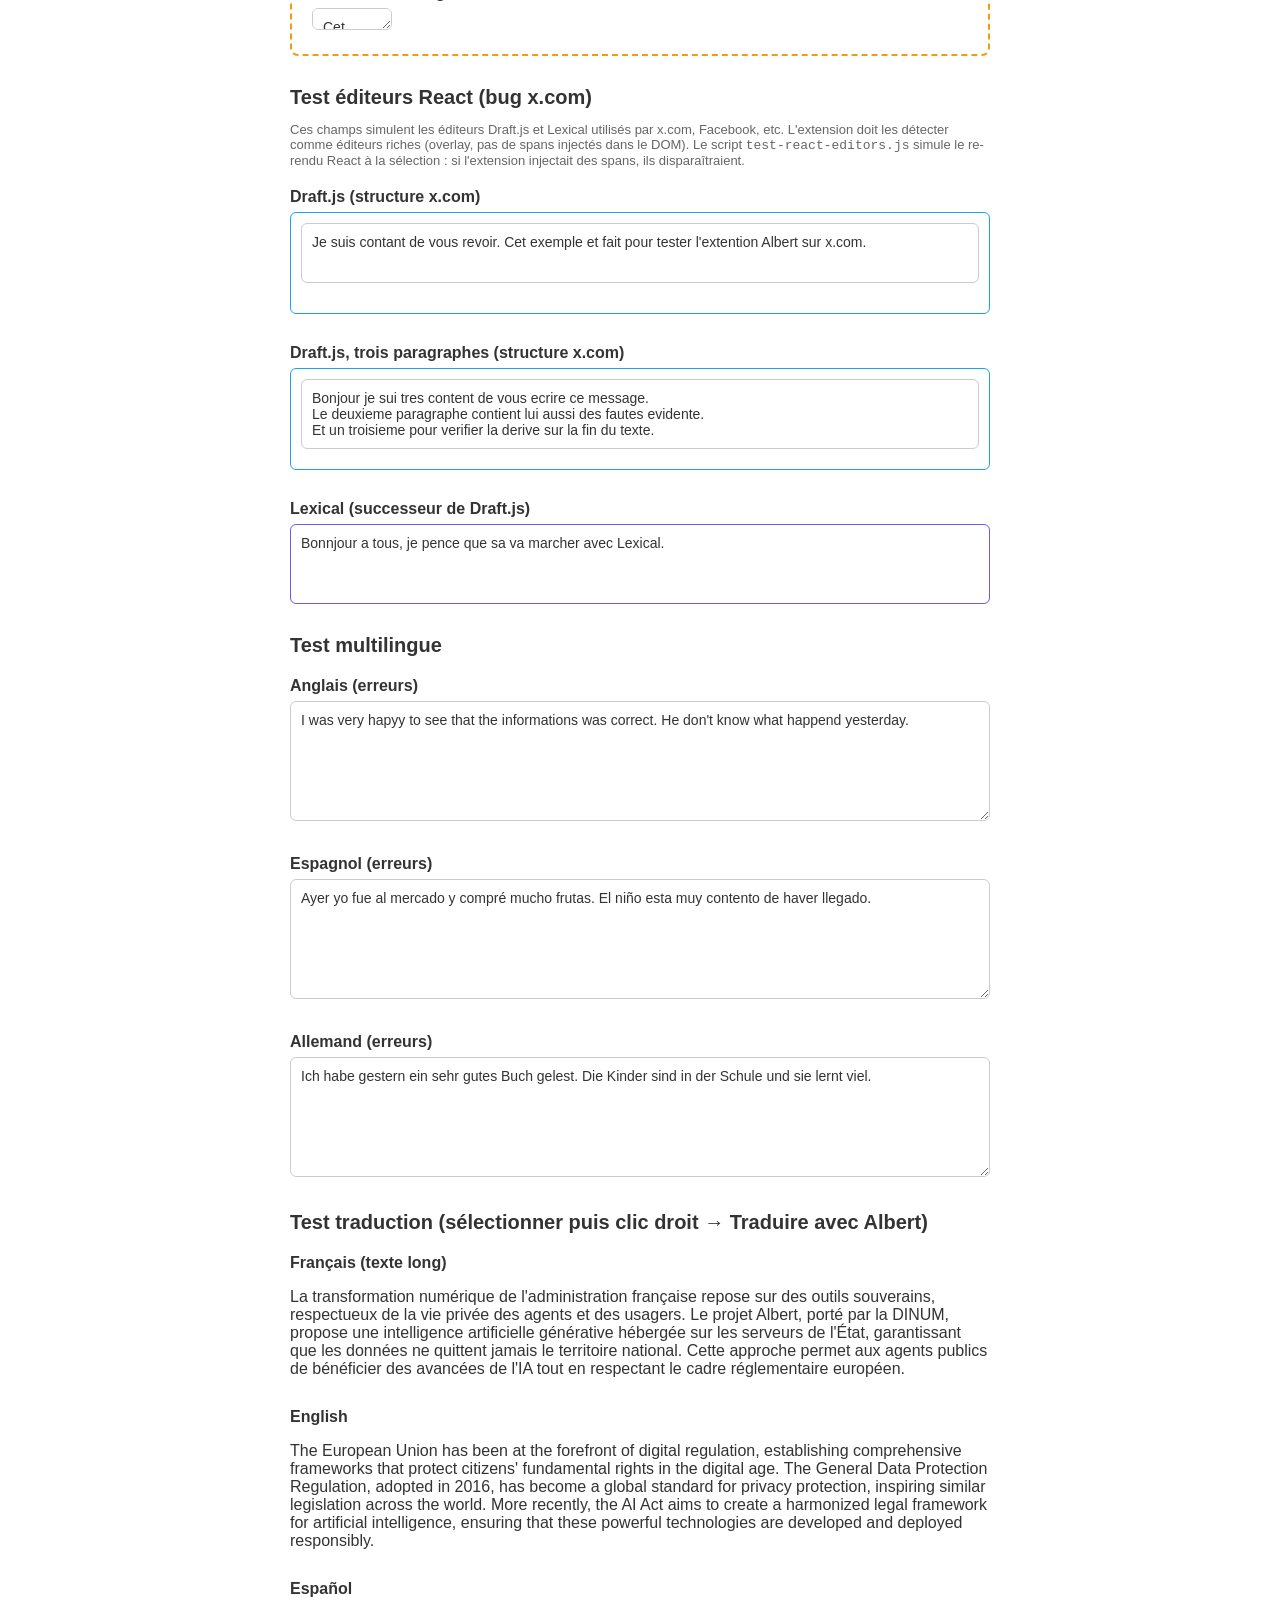
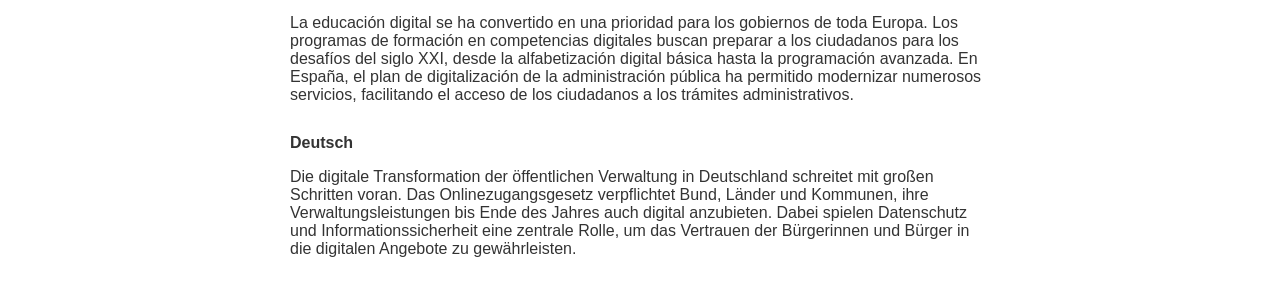
==== commit b113066e: "test(exemple): Ajouter une page d'essai des champs en iframe Douze cas : iframe sans URL, designMode" ====
--- a/exemple/test.html
+++ b/exemple/test.html
@@ -105,8 +105,10 @@
   </style>
 </head>
 <body>
-  <button id="theme-toggle" onclick="document.body.classList.toggle('dark'); this.textContent = document.body.classList.contains('dark') ? 'Clair' : 'Sombre';">Sombre</button>
+  <button type="button" id="theme-toggle" onclick="document.body.classList.toggle('dark'); this.textContent = document.body.classList.contains('dark') ? 'Clair' : 'Sombre';">Sombre</button>
   <h1>Test Albert Correcteur</h1>
+  <p>Champs en iframe (webmails, éditeurs riches, isolation de l'interface) :
+    <a href="test-iframes.html">test-iframes.html</a>.</p>
 
   <div class="section">
     <label for="ta1">Textarea (texte avec erreurs)</label>
@@ -125,7 +127,7 @@
 
   <div class="section">
     <label>Contenteditable (FR)</label>
-    <div contenteditable="true">Je pence que sa va marcher. Les faute d'ortographe seront detectées.</div>
+    <div contenteditable="true" role="textbox" aria-label="Champ contenteditable (français)">Je pence que sa va marcher. Les faute d'ortographe seront detectées.</div>
   </div>
 
   <h1>Test champs EXCLUS (badge attendu : aucun)</h1>
@@ -149,7 +151,7 @@
     <textarea id="tiny-ta" class="tiny-textarea">Voici un texte avec une faute d'ortografe.</textarea>
 
     <label for="tiny-ce" style="margin-top: 10px;">&lt;div contenteditable&gt; trop petit (120×18px)</label>
-    <div id="tiny-ce" class="tiny-editable" contenteditable="true">Petit champ avec faute d'ortografe.</div>
+    <div id="tiny-ce" class="tiny-editable" contenteditable="true" role="textbox" aria-label="Champ contenteditable trop petit">Petit champ avec faute d'ortografe.</div>
 
     <p style="font-size: 13px; color: #e74c3c; margin: 20px 0 0;">Champs d'authentification (déjà exclus par isLoginField) :</p>
     <form autocomplete="on">
@@ -185,14 +187,23 @@
     <label>Draft.js (structure x.com)</label>
     <div class="DraftEditor-root">
       <div class="DraftEditor-editorContainer">
-        <div contenteditable="true" data-contents="true" role="textbox" class="draft-editor">Je suis contant de vous revoir. Cet exemple et fait pour tester l'extention Albert sur x.com.</div>
+        <div contenteditable="true" data-contents="true" role="textbox" aria-label="Editeur Draft.js (simulation x.com)" class="draft-editor">Je suis contant de vous revoir. Cet exemple et fait pour tester l'extention Albert sur x.com.</div>
       </div>
     </div>
   </div>
 
   <div class="section">
+    <label>Draft.js, trois paragraphes (structure x.com)</label>
+    <div class="DraftEditor-root">
+      <div class="DraftEditor-editorContainer">
+        <div contenteditable="true" data-contents="true" role="textbox" aria-label="Editeur Draft.js multi-paragraphes" class="draft-editor" id="draft-multi"><div data-block="true"><div data-offset-key="a-0-0"><span data-offset-key="a-0-0">Bonjour je sui tres content de vous ecrire ce message.</span></div></div><div data-block="true"><div data-offset-key="b-0-0"><span data-offset-key="b-0-0">Le deuxieme paragraphe contient lui aussi des fautes evidente.</span></div></div><div data-block="true"><div data-offset-key="c-0-0"><span data-offset-key="c-0-0">Et un troisieme pour verifier la derive sur la fin du texte.</span></div></div></div>
+      </div>
+    </div>
+  </div>
+
+  <div class="section">
     <label>Lexical (successeur de Draft.js)</label>
-    <div data-lexical-editor="true" contenteditable="true" role="textbox" class="lexical-editor">Bonnjour a tous, je pence que sa va marcher avec Lexical.</div>
+    <div data-lexical-editor="true" contenteditable="true" role="textbox" aria-label="Editeur Lexical (simulation x.com)" class="lexical-editor">Bonnjour a tous, je pence que sa va marcher avec Lexical.</div>
   </div>
 
   <script src="test-react-editors.js"></script>
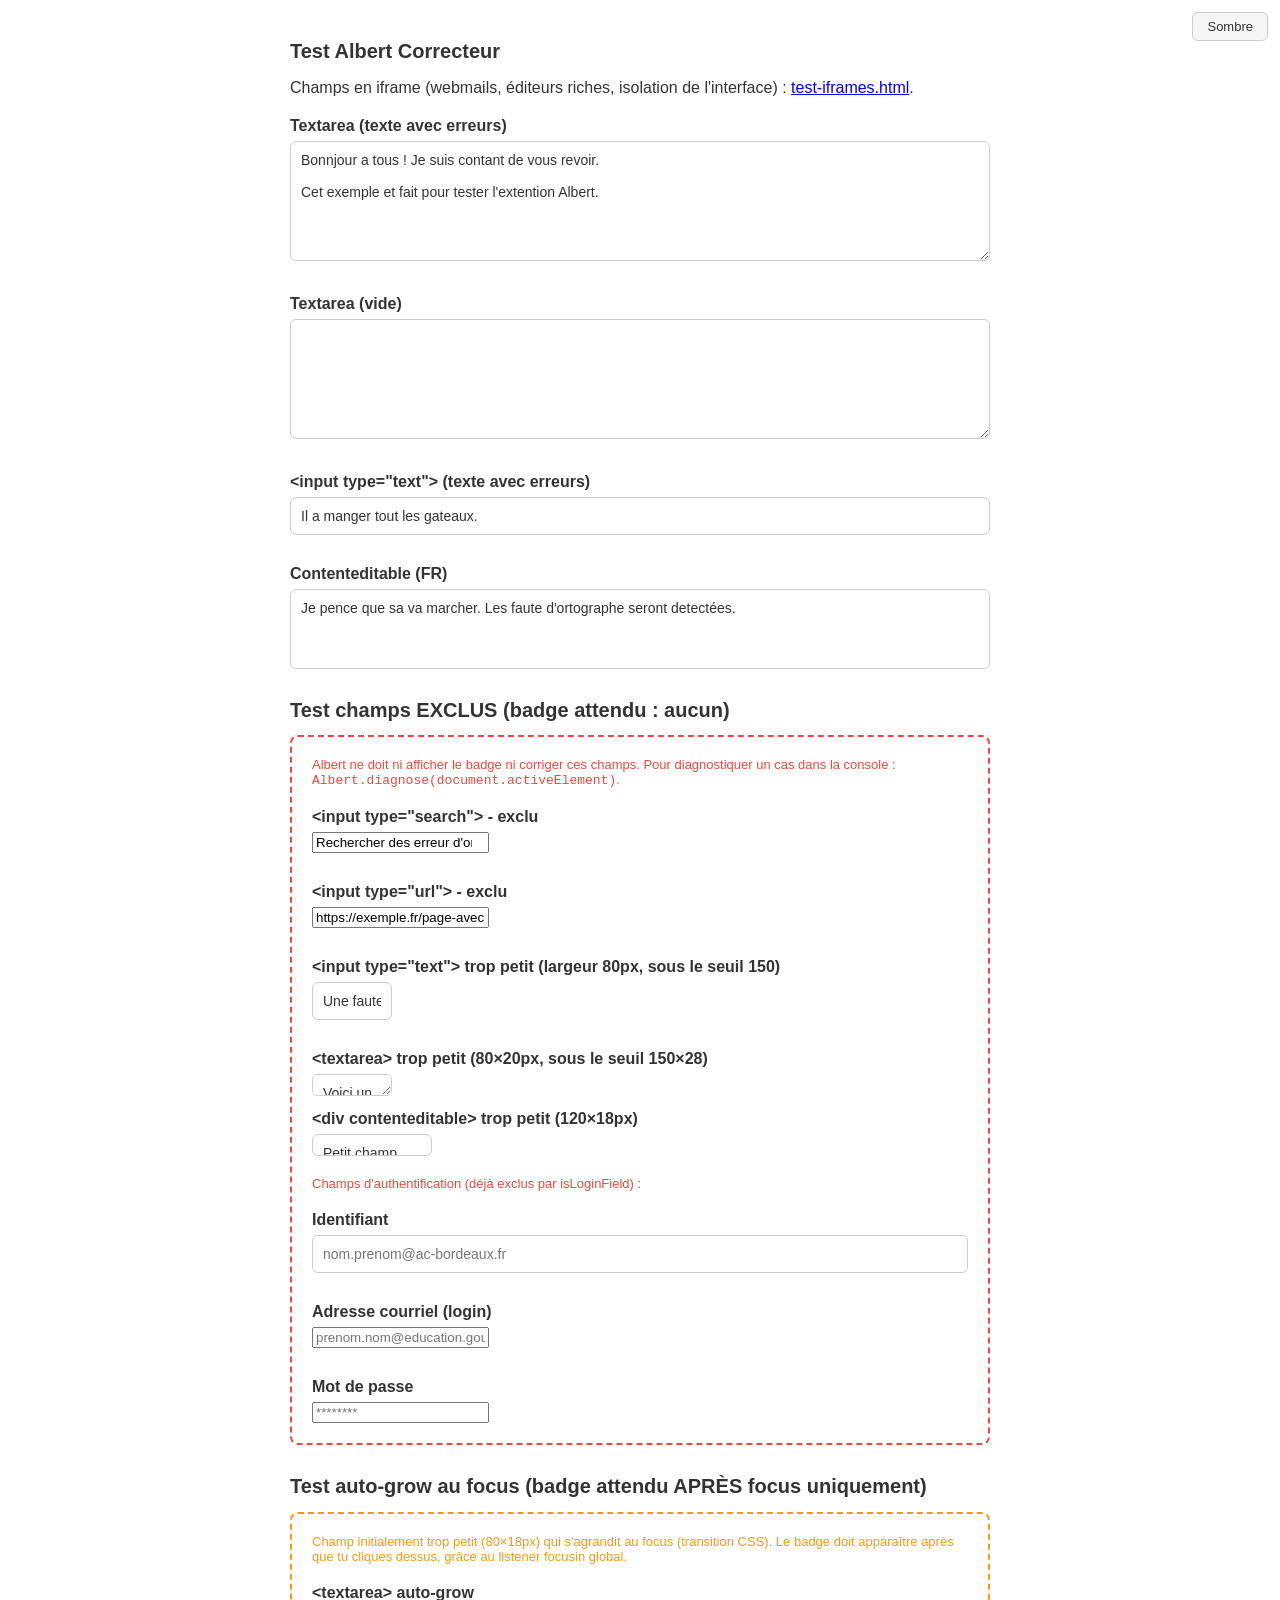
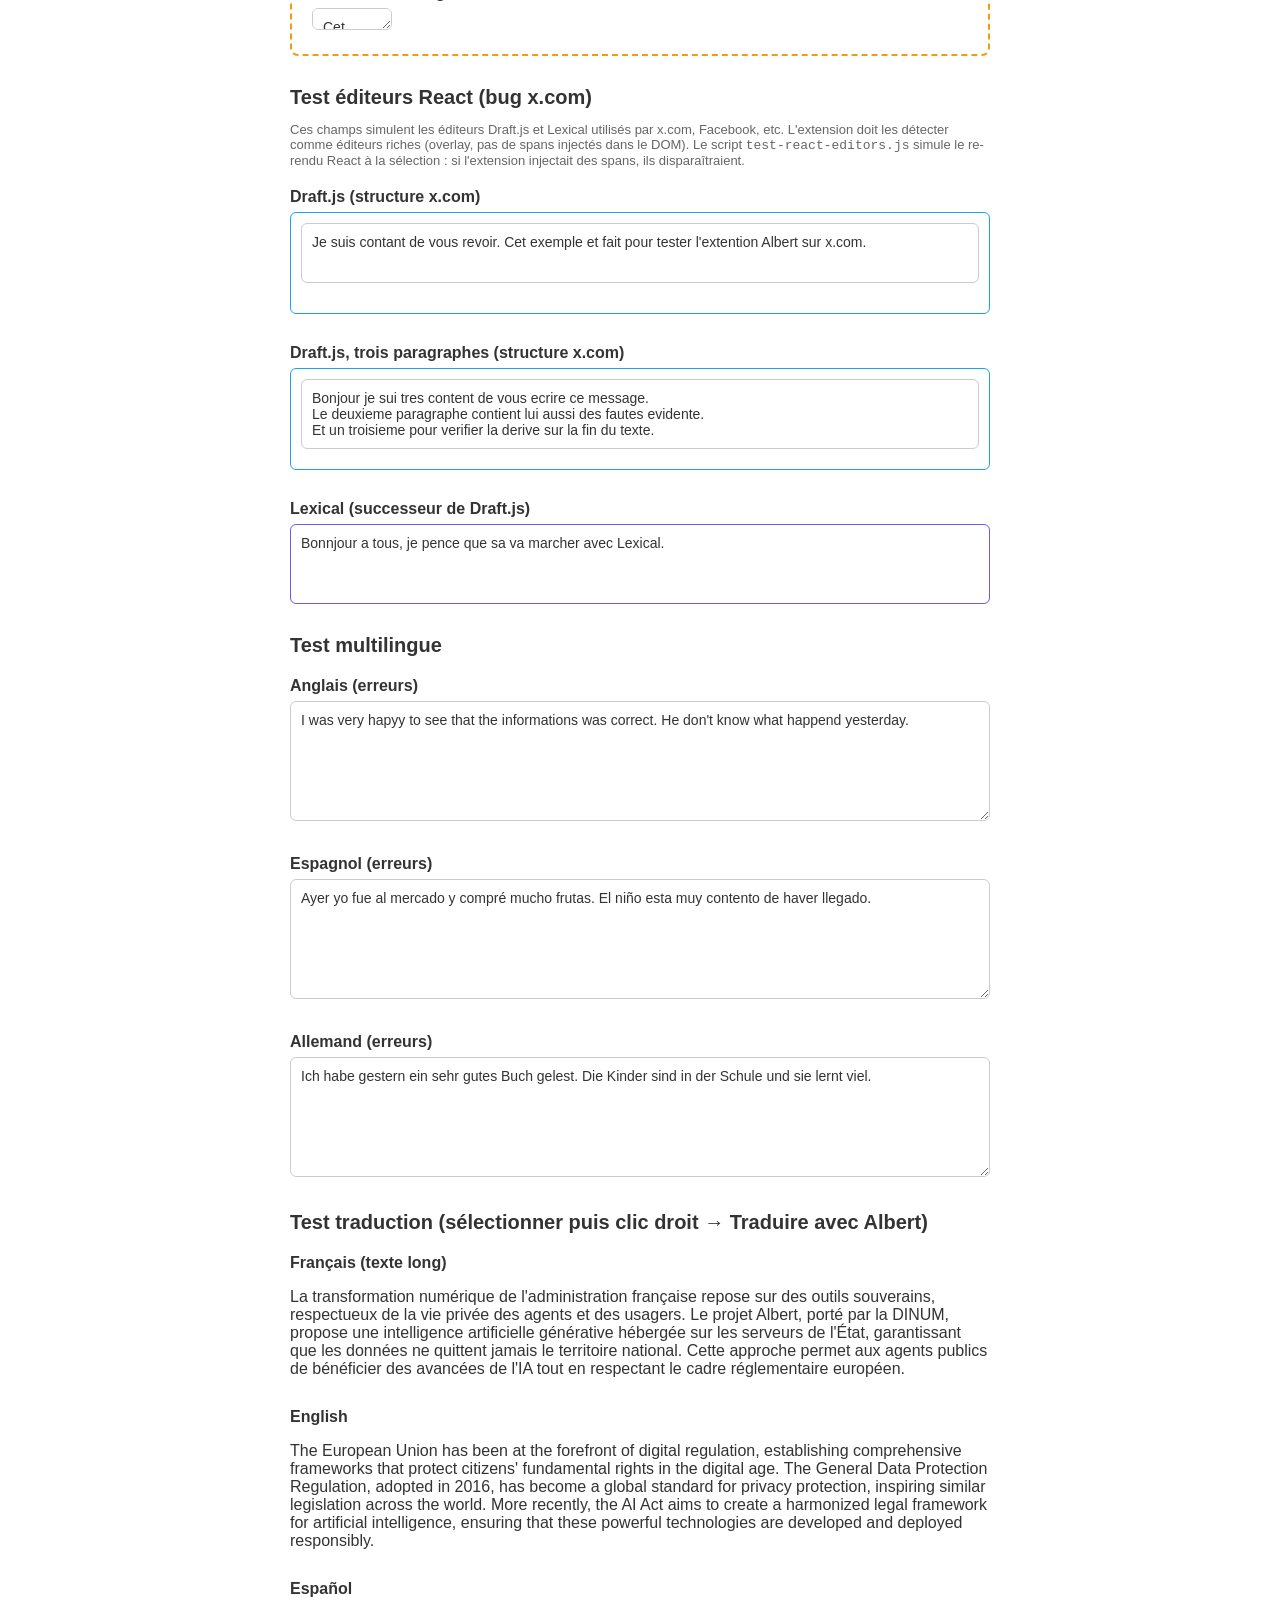
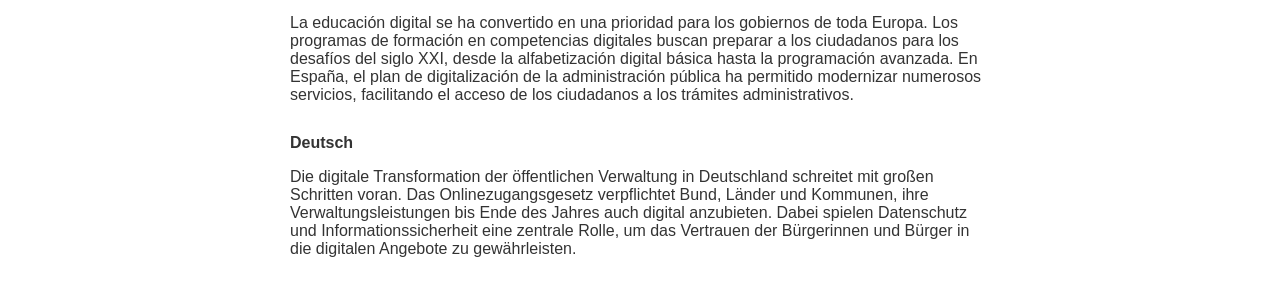
==== commit 8949e108: "fix(interface): Isoler le conteneur des styles de la page Le conteneur porte contenteditable="false"" ====
--- a/exemple/test.html
+++ b/exemple/test.html
@@ -112,7 +112,9 @@
 
   <div class="section">
     <label for="ta1">Textarea (texte avec erreurs)</label>
-    <textarea id="ta1">Bonnjour a tous ! Je suis contant de vous revoir. Cet exemple et fait pour tester l'extention Albert.</textarea>
+    <textarea id="ta1">Bonnjour a tous ! Je suis contant de vous revoir.
+      
+Cet exemple et fait pour tester l'extention Albert.</textarea>
   </div>
 
   <div class="section">
